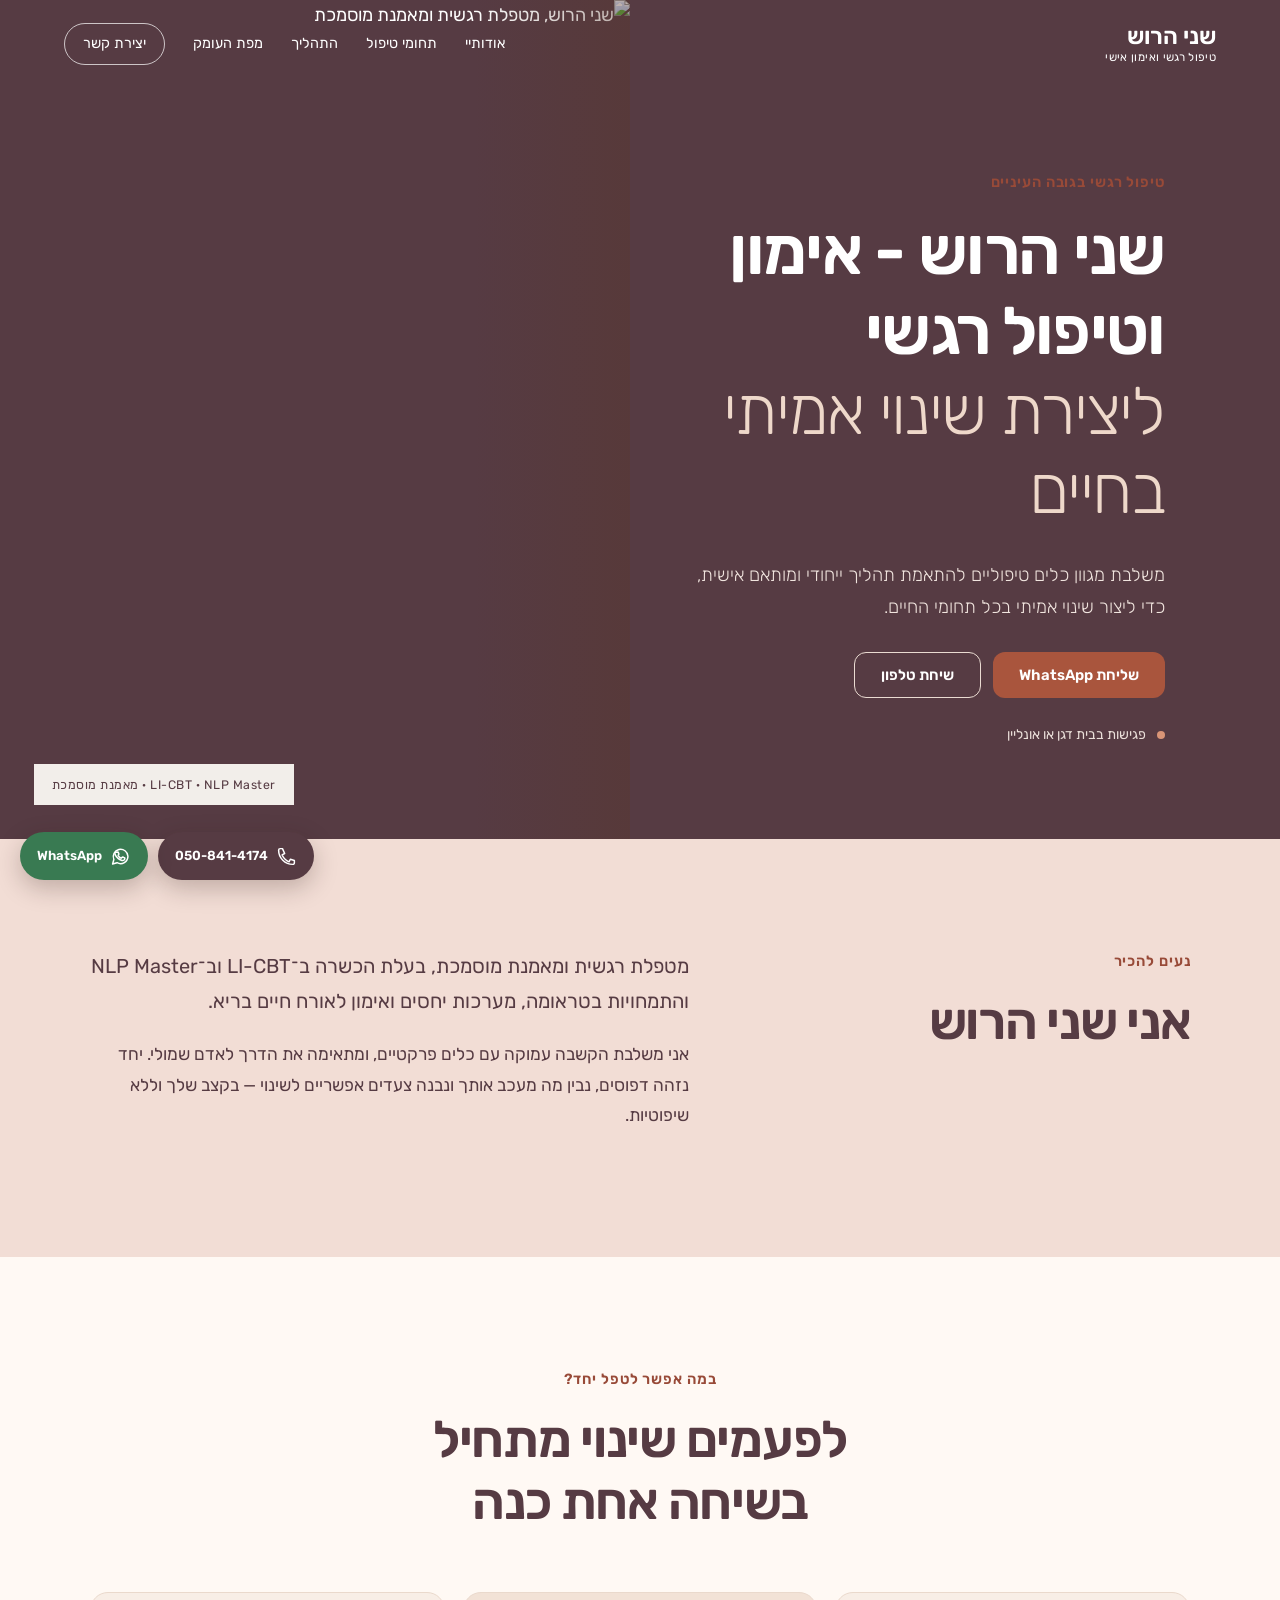
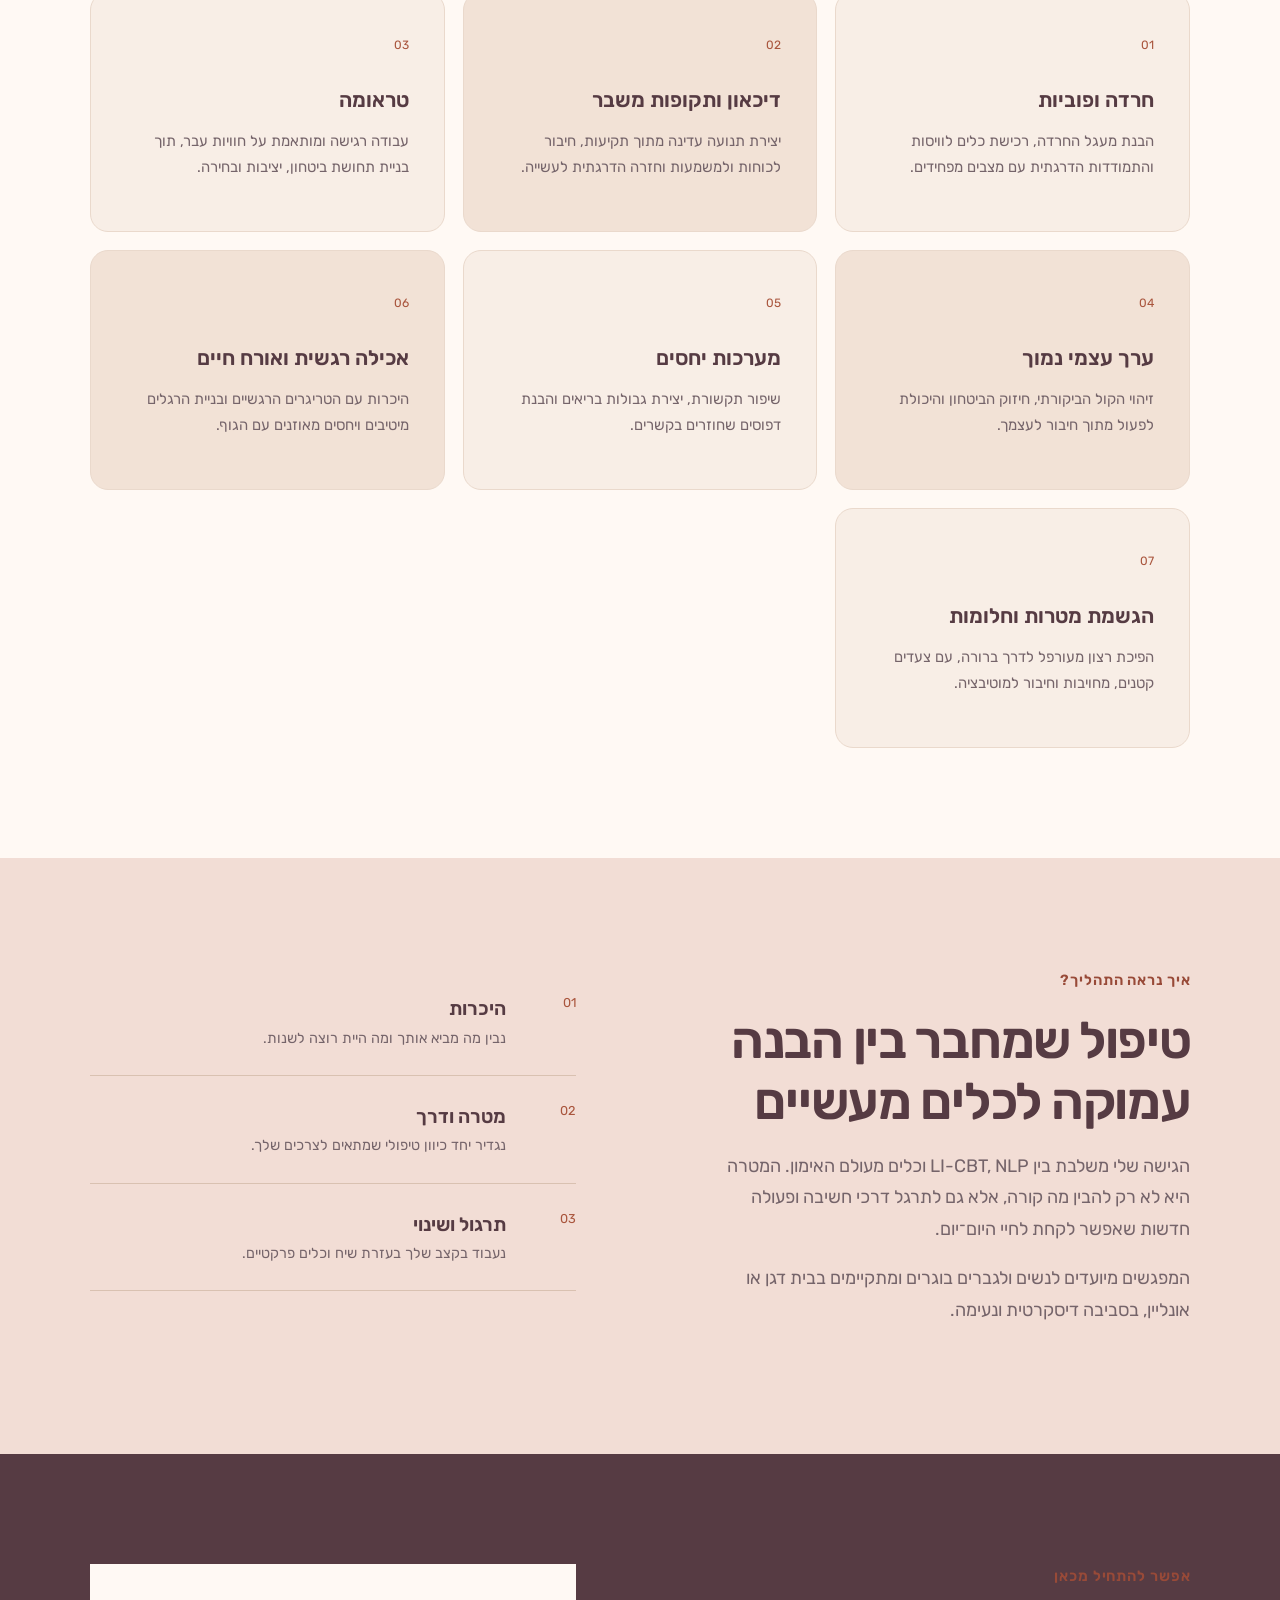
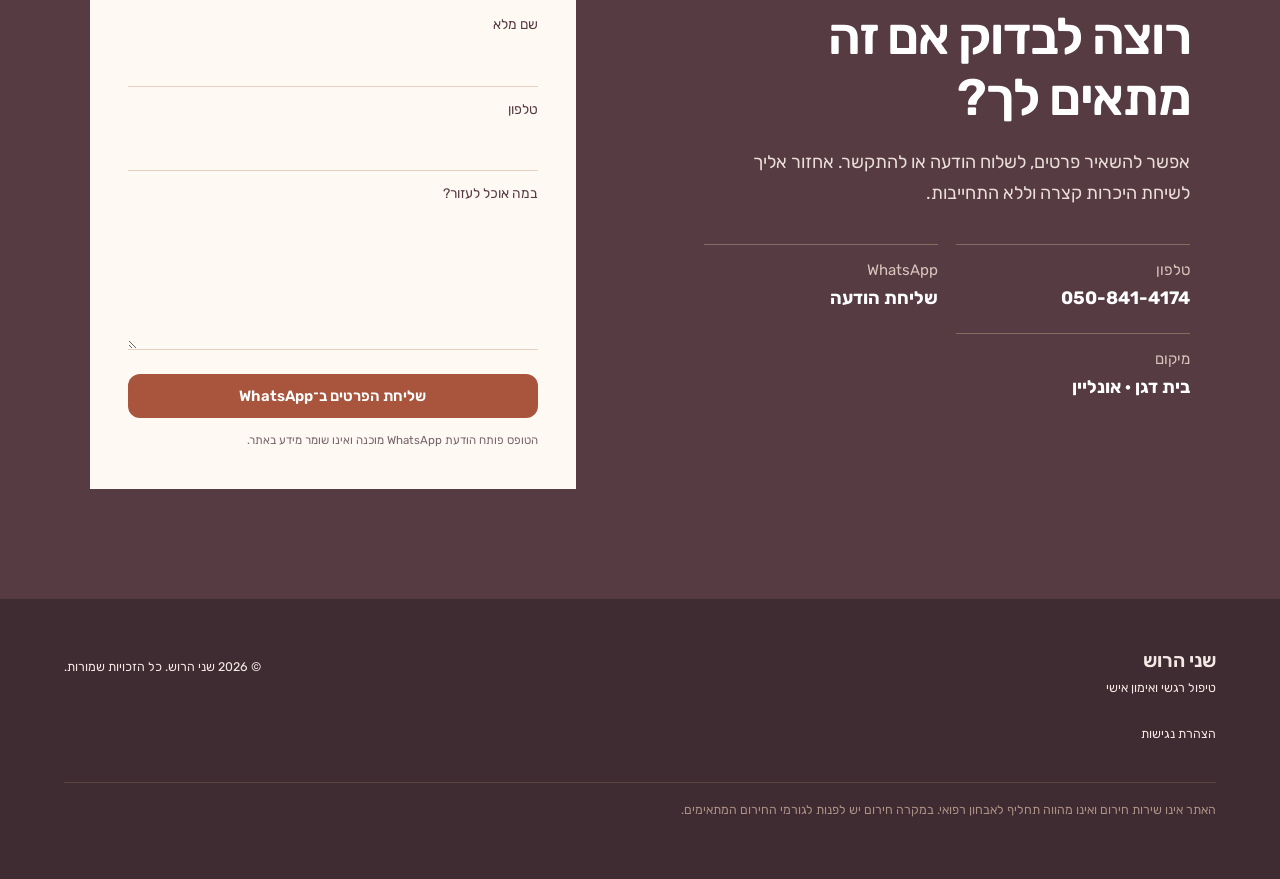
==== index.html @ 89299081 "Add files via upload" ====
<!doctype html>
<html lang="he" dir="rtl">
<head>
  <meta charset="utf-8">
  <meta name="viewport" content="width=device-width, initial-scale=1">
  <title>שני הרוש | טיפול רגשי LI-CBT, NLP ואימון אישי בבית דגן ובאונליין</title>
  <meta name="description" content="שני הרוש – מטפלת רגשית ומאמנת מוסמכת בגישת LI-CBT ו-NLP. טיפול בחרדה, דיכאון, פוביות, טראומה, ערך עצמי, מערכות יחסים ואכילה רגשית. בבית דגן ובאונליין.">
  <meta name="robots" content="index, follow">
  <meta name="theme-color" content="#f3eee7">
  <link rel="canonical" href="https://mind-change.net/">
  <meta property="og:locale" content="he_IL">
  <meta property="og:type" content="website">
  <meta property="og:title" content="שני הרוש | טיפול רגשי ואימון אישי">
  <meta property="og:description" content="מרחב בטוח לתהליך רגשי מעשי, בגובה העיניים. טיפול בבית דגן ובאונליין.">
  <meta property="og:url" content="https://mind-change.net/">
  <meta property="og:image" content="https://mind-change.net/assets/shani-harush.png">
  <link rel="stylesheet" href="styles.css">
  <script type="application/ld+json">
  {
    "@context": "https://schema.org",
    "@type": "ProfessionalService",
    "name": "שני הרוש – טיפול רגשי ואימון אישי",
    "url": "https://mind-change.net/",
    "telephone": "+972508414174",
    "image": "https://mind-change.net/assets/shani-harush.png",
    "areaServed": ["בית דגן", "ישראל"],
    "availableLanguage": "Hebrew",
    "description": "טיפול רגשי ואימון אישי בגישת LI-CBT ו-NLP, בבית דגן ובאונליין."
  }
  </script>
</head>
<body>
  <a class="skip-link" href="#main">דלגו לתוכן</a>

  <header class="site-header">
    <a class="brand" href="#top" aria-label="שני הרוש, דף הבית">
      <span class="brand-name">שני הרוש</span>
      <span class="brand-subtitle">טיפול רגשי ואימון אישי</span>
    </a>
    <button class="menu-button" type="button" aria-expanded="false" aria-controls="nav">תפריט</button>
    <nav id="nav" aria-label="ניווט ראשי">
      <a href="#about">אודותיי</a>
      <a href="#areas">תחומי טיפול</a>
      <a href="#process">התהליך</a>
      <a href="mapat-haomek.html">מפת העומק</a>
      <a class="nav-cta" href="#contact">יצירת קשר</a>
    </nav>
  </header>

  <main id="main">
    <section class="hero" id="top">
      <div class="hero-copy">
        <p class="eyebrow">טיפול רגשי בגובה העיניים</p>
        <h1>שני הרוש - אימון וטיפול רגשי<br><em>ליצירת שינוי אמיתי בחיים</em></h1>
        <p class="lead">משלבת מגוון כלים טיפוליים להתאמת תהליך ייחודי ומותאם אישית, כדי ליצור שינוי אמיתי בכל תחומי החיים.</p>
        <div class="hero-actions">
          <a class="button primary" href="https://wa.me/972508414174?text=%D7%94%D7%99%D7%99%20%D7%A9%D7%A0%D7%99%2C%20%D7%90%D7%A9%D7%9E%D7%97%20%D7%9C%D7%A9%D7%9E%D7%95%D7%A2%20%D7%A4%D7%A8%D7%98%D7%99%D7%9D%20%D7%A2%D7%9C%20%D7%94%D7%98%D7%99%D7%A4%D7%95%D7%9C" target="_blank" rel="noopener">שליחת WhatsApp</a>
          <a class="button secondary" href="tel:+972508414174">שיחת טלפון</a>
        </div>
        <p class="availability"><span></span> פגישות בבית דגן או אונליין</p>
      </div>
      <div class="hero-image-wrap">
        <img src="assets/shani-harush.png" alt="שני הרוש, מטפלת רגשית ומאמנת מוסמכת" width="864" height="1152">
        <div class="image-note">LI-CBT · NLP Master · מאמנת מוסמכת</div>
      </div>
    </section>

    <section class="intro" id="about">
      <div>
        <p class="eyebrow">נעים להכיר</p>
        <h2>אני שני הרוש</h2>
      </div>
      <div class="intro-text">
        <p>מטפלת רגשית ומאמנת מוסמכת, בעלת הכשרה ב־LI-CBT וב־NLP Master והתמחויות בטראומה, מערכות יחסים ואימון לאורח חיים בריא.</p>
        <p>אני משלבת הקשבה עמוקה עם כלים פרקטיים, ומתאימה את הדרך לאדם שמולי. יחד נזהה דפוסים, נבין מה מעכב אותך ונבנה צעדים אפשריים לשינוי — בקצב שלך וללא שיפוטיות.</p>
      </div>
    </section>

    <section class="areas section" id="areas">
      <div class="section-heading">
        <p class="eyebrow">במה אפשר לטפל יחד?</p>
        <h2>לפעמים שינוי מתחיל<br>בשיחה אחת כנה</h2>
      </div>
      <div class="cards">
        <article><span>01</span><h3>חרדה ופוביות</h3><p>הבנת מעגל החרדה, רכישת כלים לוויסות והתמודדות הדרגתית עם מצבים מפחידים.</p></article>
        <article><span>02</span><h3>דיכאון ותקופות משבר</h3><p>יצירת תנועה עדינה מתוך תקיעות, חיבור לכוחות ולמשמעות וחזרה הדרגתית לעשייה.</p></article>
        <article><span>03</span><h3>טראומה</h3><p>עבודה רגישה ומותאמת על חוויות עבר, תוך בניית תחושת ביטחון, יציבות ובחירה.</p></article>
        <article><span>04</span><h3>ערך עצמי נמוך</h3><p>זיהוי הקול הביקורתי, חיזוק הביטחון והיכולת לפעול מתוך חיבור לעצמך.</p></article>
        <article><span>05</span><h3>מערכות יחסים</h3><p>שיפור תקשורת, יצירת גבולות בריאים והבנת דפוסים שחוזרים בקשרים.</p></article>
        <article><span>06</span><h3>אכילה רגשית ואורח חיים</h3><p>היכרות עם הטריגרים הרגשיים ובניית הרגלים מיטיבים ויחסים מאוזנים עם הגוף.</p></article>
        <article><span>07</span><h3>הגשמת מטרות וחלומות</h3><p>הפיכת רצון מעורפל לדרך ברורה, עם צעדים קטנים, מחויבות וחיבור למוטיבציה.</p></article>
      </div>
    </section>

    <section class="process section" id="process">
      <div class="process-copy">
        <p class="eyebrow">איך נראה התהליך?</p>
        <h2>טיפול שמחבר בין הבנה עמוקה לכלים מעשיים</h2>
        <p>הגישה שלי משלבת בין LI-CBT, NLP וכלים מעולם האימון. המטרה היא לא רק להבין מה קורה, אלא גם לתרגל דרכי חשיבה ופעולה חדשות שאפשר לקחת לחיי היום־יום.</p>
        <p>המפגשים מיועדים לנשים ולגברים בוגרים ומתקיימים בבית דגן או אונליין, בסביבה דיסקרטית ונעימה.</p>
      </div>
      <ol class="steps">
        <li><strong>היכרות</strong><span>נבין מה מביא אותך ומה היית רוצה לשנות.</span></li>
        <li><strong>מטרה ודרך</strong><span>נגדיר יחד כיוון טיפולי שמתאים לצרכים שלך.</span></li>
        <li><strong>תרגול ושינוי</strong><span>נעבוד בקצב שלך בעזרת שיח וכלים פרקטיים.</span></li>
      </ol>
    </section>

    <section class="contact section" id="contact">
      <div class="contact-copy">
        <p class="eyebrow">אפשר להתחיל מכאן</p>
        <h2>רוצה לבדוק אם זה מתאים לך?</h2>
        <p>אפשר להשאיר פרטים, לשלוח הודעה או להתקשר. אחזור אליך לשיחת היכרות קצרה וללא התחייבות.</p>
        <div class="contact-links">
          <a href="tel:+972508414174"><small>טלפון</small><strong>050-841-4174</strong></a>
          <a href="https://wa.me/972508414174" target="_blank" rel="noopener"><small>WhatsApp</small><strong>שליחת הודעה</strong></a>
          <div><small>מיקום</small><strong>בית דגן · אונליין</strong></div>
        </div>
      </div>
      <form id="contact-form">
        <label for="name">שם מלא</label>
        <input id="name" name="name" autocomplete="name" required>
        <label for="phone">טלפון</label>
        <input id="phone" name="phone" type="tel" inputmode="tel" autocomplete="tel" required>
        <label for="message">במה אוכל לעזור?</label>
        <textarea id="message" name="message" rows="4"></textarea>
        <button class="button primary" type="submit">שליחת הפרטים ב־WhatsApp</button>
        <p class="form-note">הטופס פותח הודעת WhatsApp מוכנה ואינו שומר מידע באתר.</p>
      </form>
    </section>
  </main>

  <footer>
    <div><strong>שני הרוש</strong><span>טיפול רגשי ואימון אישי</span></div>
    <p>© <span id="year"></span> שני הרוש. כל הזכויות שמורות.</p>
    <p><a href="accessibility.html">הצהרת נגישות</a></p>
    <p class="disclaimer">האתר אינו שירות חירום ואינו מהווה תחליף לאבחון רפואי. במקרה חירום יש לפנות לגורמי החירום המתאימים.</p>
  </footer>

  <div class="sticky-contact" aria-label="יצירת קשר מהירה">
    <a class="sticky-phone" href="tel:+972508414174">
      <svg viewBox="0 0 24 24" aria-hidden="true"><path d="M7.4 3H4.8A1.8 1.8 0 0 0 3 4.8C3 13.7 10.3 21 19.2 21a1.8 1.8 0 0 0 1.8-1.8v-2.6l-4.6-1.5-1.5 3c-3.7-1.5-6.5-4.3-8-8l3-1.5L7.4 3z"/></svg>
      <span>050-841-4174</span>
    </a>
    <a class="sticky-whatsapp" href="https://wa.me/972508414174" target="_blank" rel="noopener" aria-label="שליחת הודעה ב־WhatsApp">
      <svg viewBox="0 0 24 24" aria-hidden="true"><path d="M20.5 11.7a8.4 8.4 0 0 1-12.4 7.4L3 20.5l1.4-5A8.4 8.4 0 1 1 20.5 11.7z"/><path d="M8.1 7.3c.2-.4.4-.4.7-.4h.5l.8 2c.1.3.1.5-.1.7l-.6.7c-.2.2-.1.4 0 .6.7 1.3 1.8 2.3 3.1 3 .2.1.4.1.6-.1l.8-1c.2-.2.4-.3.7-.2l2 .9c.3.1.4.3.4.5 0 .3-.2 1.4-.9 2-.6.6-1.5.8-2.5.5-1.3-.4-3-1.1-4.8-2.7-1.5-1.4-2.6-3-3-4.3-.5-1.4 0-2.2.4-2.7z"/></svg>
      <span>WhatsApp</span>
    </a>
  </div>
  <script src="script.js"></script>
</body>
</html>
---- styles.css ----
@import url('https://fonts.googleapis.com/css2?family=Rubik:wght@300;400;500;600;700&display=swap');

:root{--ink:#563b43;--muted:#75646a;--cream:#f2ddd5;--paper:#fff9f4;--sage:#c8a9ae;--deep:#563b43;--line:#e7cfc2;--clay:#a9553d}
*{box-sizing:border-box}
html{scroll-behavior:smooth}
body{margin:0;background:var(--paper);color:var(--ink);font-family:"Rubik",Arial,sans-serif;font-size:18px;line-height:1.75}
a{color:inherit;text-decoration:none}
img{display:block;max-width:100%}
.sr-only{position:absolute!important;width:1px!important;height:1px!important;padding:0!important;margin:-1px!important;overflow:hidden!important;clip:rect(0,0,0,0)!important;white-space:nowrap!important;border:0!important}
:focus-visible{outline:3px solid #2067a5;outline-offset:4px;border-radius:4px}
.skip-link{position:absolute;top:-100px;background:#fff;padding:8px;z-index:99}.skip-link:focus{top:8px}
.site-header{height:88px;display:flex;align-items:center;justify-content:space-between;padding:0 max(5vw,24px);position:absolute;z-index:5;width:100%;color:#fff}
.brand{display:flex;flex-direction:column;line-height:1.2}.brand-name{font-family:"Rubik",sans-serif;font-weight:600;font-size:1.45rem}.brand-subtitle{font-size:.72rem;letter-spacing:.03em}
nav{display:flex;align-items:center;gap:28px;font-size:.9rem}nav a{border-bottom:1px solid transparent}nav a:hover{border-color:currentColor}.nav-cta{border:1px solid rgba(255,255,255,.7);padding:7px 18px;border-radius:30px}.menu-button{display:none}
.hero{min-height:760px;background:var(--deep);color:#fff;display:grid;grid-template-columns:1.05fr .95fr;overflow:hidden}
.hero-copy{padding:170px 9vw 80px 5vw;align-self:center}.eyebrow{font-size:.92rem;text-transform:uppercase;letter-spacing:.06em;font-weight:600;margin:0 0 16px;color:#984a38}
h1,h2{font-family:"Rubik",sans-serif;font-weight:600;line-height:1.2;margin:0;letter-spacing:-.025em}h1{font-size:clamp(2.7rem,5.2vw,5rem);max-width:780px}h1 em{font-style:normal;font-weight:300;color:#eed8ca}.lead{font-weight:300;font-size:1.15rem;max-width:620px;color:#f1e5df;margin:28px 0}
.hero-actions{display:flex;gap:12px;flex-wrap:wrap}.button{display:inline-flex;justify-content:center;align-items:center;border:0;border-radius:12px;padding:13px 26px;font:600 .93rem "Rubik";cursor:pointer}.primary{background:var(--clay);color:#fff}.primary:hover{background:#a7553a}.secondary{border:1px solid #eadbd2;color:#fff;background:transparent}.availability{font-size:.86rem;margin-top:24px;color:#eadfd9}.availability span{display:inline-block;width:8px;height:8px;border-radius:50%;background:#d99577;margin-left:8px}
.hero-image-wrap{position:relative;min-height:650px}.hero-image-wrap img{width:100%;height:100%;object-fit:cover;object-position:center 30%}.hero-image-wrap:after{content:"";position:absolute;inset:0;background:linear-gradient(90deg,transparent 75%,rgba(89,55,45,.42))}
.image-note{position:absolute;bottom:34px;left:34px;background:rgba(255,253,249,.92);color:var(--ink);padding:10px 18px;font-size:.77rem;letter-spacing:.04em}
.intro,.section{padding:110px max(7vw,26px)}.intro{display:grid;grid-template-columns:.8fr 1.2fr;gap:8vw;background:var(--cream)}h2{font-size:clamp(2rem,4vw,3.5rem)}.intro-text{font-size:1.08rem;max-width:700px}.intro-text p:first-child{font-size:1.25rem;color:var(--deep);margin-top:0}
.areas{background:var(--paper)}.section-heading{text-align:center;max-width:700px;margin:0 auto 60px}.cards{display:grid;grid-template-columns:repeat(3,1fr);gap:18px;max-width:1200px;margin:auto}.cards article{padding:35px;min-height:240px;background:#f8eee6;border:1px solid #ead9cc;border-radius:18px}.cards article:nth-child(even){background:#f2e2d6}.cards span{color:var(--clay);font-size:.75rem}.cards h3{font-family:"Rubik";font-weight:600;font-size:1.3rem;margin:22px 0 10px}.cards p{font-size:.93rem;color:var(--muted);margin:0}
.process{background:#efe0d3;display:grid;grid-template-columns:1fr 1fr;gap:10vw}.process-copy{max-width:620px}.process-copy>p:not(.eyebrow){color:var(--muted)}.steps{list-style:none;padding:0;margin:0;counter-reset:step}.steps li{position:relative;padding:24px 70px 24px 0;border-bottom:1px solid #d9c1b1;display:flex;flex-direction:column}.steps li:before{counter-increment:step;content:"0" counter(step);position:absolute;right:0;color:var(--clay);font-size:.8rem}.steps strong{font-family:"Rubik";font-weight:600;font-size:1.2rem}.steps span{color:var(--muted);font-size:.9rem}
.contact{background:var(--deep);color:#fff;display:grid;grid-template-columns:1fr 1fr;gap:10vw}.contact-copy>p:not(.eyebrow){color:#eadfd9;max-width:550px}.contact-links{margin-top:34px;display:grid;grid-template-columns:1fr 1fr;gap:18px}.contact-links a,.contact-links div{border-top:1px solid #896a5f;padding-top:12px;display:flex;flex-direction:column}.contact-links small{color:#d9c5bb}
form{background:var(--paper);color:var(--ink);padding:38px;display:flex;flex-direction:column;align-self:start}label{font-size:.86rem;margin-top:10px}input,textarea{border:0;border-bottom:1px solid var(--line);background:transparent;padding:9px 3px;font:inherit;outline:none}input:focus,textarea:focus{border-color:var(--deep)}form button{margin-top:24px}.form-note{font-size:.72rem;color:var(--muted);margin:12px 0 0}
footer{padding:45px max(5vw,24px);display:grid;grid-template-columns:1fr auto;gap:12px;background:#2d1f1a;color:#eadfd9;font-size:.78rem}footer div{display:flex;flex-direction:column}footer strong{font-family:"Rubik";font-weight:600;font-size:1.2rem}.disclaimer{grid-column:1/-1;color:#ac9185;border-top:1px solid #59453d;padding-top:16px}
.floating-whatsapp{position:fixed;left:20px;bottom:20px;z-index:8;background:#8d5a47;color:#fff;border-radius:30px;padding:10px 18px;box-shadow:0 5px 22px #0003;font-size:.85rem}
.sticky-contact{position:fixed;z-index:20;left:20px;bottom:20px;display:flex;gap:10px;align-items:center}.sticky-contact a{height:48px;display:flex;align-items:center;gap:8px;padding:0 17px;border-radius:30px;color:#fff;font-size:.82rem;font-weight:600;box-shadow:0 8px 25px rgba(42,25,19,.25);transition:transform .2s ease}.sticky-contact a:hover{transform:translateY(-2px)}.sticky-contact svg{width:21px;height:21px;fill:none;stroke:currentColor;stroke-width:1.7;stroke-linecap:round;stroke-linejoin:round}.sticky-phone{background:#754a3c}.sticky-whatsapp{background:#397a52}.sticky-whatsapp svg{fill:none;stroke:#fff}
@media(max-width:850px){
  body{font-size:16px}.site-header{position:absolute;height:72px}.menu-button{display:block;background:transparent;color:#fff;border:1px solid #ffffff88;padding:7px 12px}
  nav{display:none;position:absolute;top:70px;right:20px;left:20px;background:var(--paper);color:var(--ink);padding:20px;flex-direction:column;align-items:stretch;gap:12px}nav.open{display:flex}
  .hero{grid-template-columns:1fr}.hero-copy{padding:125px 26px 65px}.hero-image-wrap{min-height:480px}.hero-image-wrap:after{background:linear-gradient(0deg,transparent 70%,var(--deep))}
  .intro,.process,.contact{grid-template-columns:1fr;gap:45px}.intro,.section{padding:75px 25px}.cards{grid-template-columns:1fr}.cards article{min-height:auto}.contact-links{grid-template-columns:1fr}form{padding:25px}footer{grid-template-columns:1fr}.floating-whatsapp{left:12px;bottom:12px}.sticky-contact{left:10px;right:10px;bottom:10px;gap:8px}.sticky-contact a{flex:1;justify-content:center;padding:0 10px;height:46px}
}
@media(prefers-reduced-motion:reduce){html{scroll-behavior:auto}}

/* Depth Map landing page */
.inner-header{position:relative;background:var(--deep)}
.service-hero{min-height:760px;padding:0;background:var(--deep);color:#fff;display:grid;grid-template-columns:1.05fr .95fr;gap:0;align-items:stretch;overflow:hidden}
.service-hero-copy{max-width:none;padding:165px 8vw 80px 5vw;align-self:center}.service-hero h1{max-width:760px;font-size:clamp(3rem,6vw,5.8rem)}.service-hero .lead{max-width:700px;font-size:clamp(1.05rem,1.55vw,1.28rem);line-height:1.8}.service-hero .button{margin-top:18px;padding:17px 38px;font-size:1.08rem;min-width:320px}.hero-reassurance{font-size:.8rem;color:#ead9d0;margin-top:18px}
.service-portrait{position:relative;width:auto;height:auto;min-height:650px;margin:120px 3.5vw 55px 4vw;justify-self:stretch}.service-portrait:after{content:"";position:absolute;z-index:2;inset:0;border-radius:30px;background:linear-gradient(180deg,transparent 68%,rgba(73,61,58,.12));pointer-events:none}.service-portrait img{position:absolute;inset:0;z-index:1;width:100%;height:100%;object-fit:cover;object-position:center 32%;border-radius:30px;box-shadow:0 24px 55px rgba(73,61,58,.16)}.portrait-shape{display:none}
.portrait-caption{position:absolute;z-index:3;left:34px;right:auto;bottom:34px;background:rgba(255,250,245,.94);color:var(--ink);padding:16px 22px;border-radius:12px;box-shadow:0 10px 35px #321a1255;display:flex;flex-direction:column}.portrait-caption strong{font-size:1rem}.portrait-caption span{font-size:.72rem;color:var(--muted)}.portrait-caption .caption-credentials{margin-top:5px;color:var(--clay);font-weight:600;letter-spacing:.02em}
.sales-section{padding:100px max(7vw,26px)}.sales-inner{max-width:950px;margin:auto}.sales-inner.narrow{max-width:760px}.sales-section h2{margin-bottom:28px}.sales-section p{color:var(--muted)}
.pain-section{background:linear-gradient(180deg,#f7eee6 0%,#fffaf5 100%)}.pain-list,.identify-list,.benefit-list{list-style:none;padding:0;margin:35px 0 0;display:grid;gap:14px}
.pain-list li,.identify-list li{position:relative;padding:18px 54px 18px 20px;background:var(--paper);border:1px solid var(--line);border-radius:14px}
.pain-list li:before,.identify-list li:before{content:"";position:absolute;right:22px;top:27px;width:9px;height:9px;border-radius:50%;background:var(--clay)}
.symptom-note{margin-top:38px;font-size:1.2rem;color:var(--ink)!important}.symptom-note strong{color:var(--clay)}
.depth-message{margin-top:55px;padding:42px;background:var(--paper);border:1px solid var(--line);border-radius:22px;box-shadow:0 20px 50px #69402c0c}.depth-message p{margin:0 0 18px}.depth-message p:last-child{margin-bottom:0}.depth-message .message-opening{font-size:1.25rem;font-weight:600;color:var(--ink)}.depth-message .symptom-line{font-size:1.15rem;color:var(--ink);padding:18px 22px;background:#f3dfd2;border-right:4px solid var(--clay);border-radius:8px}.depth-message .symptom-line strong{color:var(--clay)}
.depth-transition{text-align:center;margin:52px 0 0}.depth-transition span{display:block;color:var(--muted)}.depth-transition strong{display:block;font-size:clamp(2rem,4vw,3.2rem);color:var(--clay);margin:5px 0 22px}.depth-transition p{max-width:720px;margin:0 auto;font-size:1.05rem;line-height:1.85}.depth-transition p+p{margin-top:16px}
.pain-section .sales-inner{max-width:820px;display:block}.pain-section>div>.eyebrow{text-align:right;margin-top:0}.pain-section>div>h2{text-align:right;font-size:clamp(3rem,6vw,5.5rem);position:static;margin-bottom:45px}
.pain-list{grid-column:2;grid-row:1/span 2;display:block;margin:0;border-top:1px solid #d9c2b4}
.pain-list li,.pain-list li:nth-child(even),.pain-list li:last-child{position:relative;min-height:auto;padding:27px 4px;background:transparent;border:0;border-bottom:1px solid #d9c2b4;border-radius:0;box-shadow:none;color:var(--ink);font-size:clamp(1.05rem,1.6vw,1.22rem);font-weight:400;line-height:1.7;display:block;text-align:right}
.pain-list li:before{display:none;content:none}.pain-list li::first-letter{color:var(--clay);font-weight:600}.pain-list li:last-child{font-size:clamp(1.2rem,2vw,1.45rem);font-weight:500;color:var(--deep);padding-top:38px;padding-bottom:38px}
.pain-list li:hover{transform:none;box-shadow:none;color:var(--ink)}
.pain-section .depth-message,.pain-section .depth-transition{grid-column:1/-1}
.story-copy{border-top:1px solid #d9c2b4;padding-top:38px}.story-copy p{position:relative;font-size:clamp(1.2rem,1.9vw,1.42rem);line-height:1.85;margin:0 0 30px;color:#59463f;padding:0 24px 22px 0;border-bottom:1px solid #e4d3c8}.story-copy p:before{content:"";position:absolute;right:0;top:12px;width:8px;height:8px;background:var(--clay);transform:rotate(45deg)}.story-copy p:nth-child(1){width:100%}.story-copy p:nth-child(2){width:94%;margin-right:3%}.story-copy p:nth-child(3){width:88%;margin-right:6%}.story-copy p:nth-child(4){width:82%;margin-right:9%}.story-copy p:nth-child(5){width:76%;margin-right:12%}.story-copy p:nth-child(6){width:70%;margin-right:15%}.story-copy p:nth-child(7){width:64%;margin-right:18%}.story-copy strong{color:var(--clay);font-size:1.18em}.story-copy .story-closing{font-size:clamp(1.32rem,2.2vw,1.68rem);line-height:1.7;color:var(--deep);font-weight:500;border-right:0;padding-right:24px;margin-top:38px;border-bottom-color:var(--clay)}
.depth-message{position:relative;overflow:hidden;margin-top:85px;padding:65px 8%;background:transparent;color:var(--ink);border:1px solid #cfae9b;border-width:1px 0;border-radius:0;box-shadow:none}
.depth-message:before{content:"“";position:absolute;left:2%;top:-35px;font-size:12rem;line-height:1;color:var(--clay);opacity:.12;font-family:serif}.depth-message p{color:var(--muted);max-width:780px}.depth-message .message-opening{color:var(--ink);font-size:clamp(1.5rem,3vw,2.25rem);line-height:1.45;max-width:800px}.depth-message .symptom-line{color:var(--ink);background:transparent;border:0;border-right:3px solid var(--clay);border-radius:0;padding:8px 20px}.depth-message .symptom-line strong{color:var(--clay)}
.what-section{background:var(--paper);text-align:center}.what-section p{font-size:1.1rem}.what-section .emphasis{font-weight:600;color:var(--ink);font-size:1.25rem}
.identify-section{background:#efe0d3}.identify-list{grid-template-columns:1fr 1fr}
.receive-section{background:var(--paper)}.benefit-list{grid-template-columns:repeat(2,1fr)}.benefit-list li{padding:25px;background:#f8eee6;border-radius:16px;font-weight:500}.benefit-list li:before{content:"✓";color:var(--clay);font-weight:700;margin-left:12px}
.for-whom{background:#6a4235;color:#fff;text-align:center}.for-whom p{color:#f3e7df;font-size:1.12rem}
.details-section{background:var(--cream);text-align:center}.meeting-details{display:flex;justify-content:center;gap:18px;flex-wrap:wrap;margin:35px 0}.meeting-details div{min-width:190px;background:var(--paper);border:1px solid var(--line);border-radius:16px;padding:24px}.meeting-details small{display:block;color:var(--muted)}.meeting-details strong{font-size:1.2rem}.price{color:var(--clay)!important;font-size:1.8rem!important;font-weight:600}.final-cta{padding:90px 25px;background:#35231e;color:#fff;text-align:center}.final-cta h2{margin-bottom:28px}
@media(max-width:850px){.service-hero{min-height:620px;padding:0;grid-template-columns:1fr;gap:0}.service-hero-copy{text-align:center;padding:125px 24px 65px}.service-hero .lead{margin-inline:auto}.service-portrait{height:500px;min-height:500px;width:auto;margin:0 20px 35px}.service-portrait img,.service-portrait:after{border-radius:24px}.portrait-caption{left:18px;bottom:18px}.sales-section{padding:70px 24px}.identify-list,.benefit-list{grid-template-columns:1fr}.pain-section .sales-inner{display:block}.pain-section>div>.eyebrow,.pain-section>div>h2{text-align:right}.pain-section>div>h2{position:static;margin-bottom:40px}.story-copy{padding-top:25px}.story-copy p:nth-child(n){width:auto}.story-copy p:nth-child(1){margin-right:0}.story-copy p:nth-child(2){margin-right:2%}.story-copy p:nth-child(3){margin-right:4%}.story-copy p:nth-child(4){margin-right:6%}.story-copy p:nth-child(5){margin-right:8%}.story-copy p:nth-child(6){margin-right:10%}.story-copy p:nth-child(7){margin-right:12%}.depth-message{padding:45px 5px}.inner-header nav{top:70px}}

.journey-section{padding:105px max(5vw,24px);background:#ead8ca}.journey-inner{max-width:1220px;margin:auto}.journey-section>.journey-inner>.eyebrow,.journey-section h2{text-align:center}.journey-section h2{max-width:760px;margin:0 auto 58px}.journey-flow{display:grid;grid-template-columns:1fr 54px 1fr 54px 1fr;align-items:stretch;direction:rtl}.journey-card{position:relative;background:#fffaf5;border:1px solid #dbc2b2;border-radius:24px;padding:38px 32px;box-shadow:0 16px 42px rgba(72,42,31,.08);text-align:right;animation:journey-rise .65s ease both}.journey-card.featured{background:#704638;color:#fff;border-color:#704638;animation-delay:.12s}.journey-card:last-child{animation-delay:.24s}.journey-card h3{font-size:1.45rem;margin:12px 0 17px}.journey-card p{color:var(--muted);line-height:1.75;margin:0 0 14px}.journey-card.featured p{color:#f1dfd6}.journey-card strong{color:var(--clay)}.journey-card.featured strong{color:#f4b598}.step-number{font-size:.72rem!important;letter-spacing:.06em;color:var(--clay)!important;font-weight:600}.journey-icon{width:58px;height:58px;border-radius:50%;display:grid;place-items:center;background:#f2dfd3;color:var(--clay);margin-bottom:24px}.featured .journey-icon{background:#8b5c4b;color:#f5c0a8}.journey-icon svg{width:31px;height:31px;fill:none;stroke:currentColor;stroke-width:1.8;stroke-linecap:round;stroke-linejoin:round}.journey-arrow{display:grid;place-items:center;color:#b1745c}.journey-arrow svg{width:38px;fill:none;stroke:currentColor;stroke-width:1.5;stroke-linecap:round;stroke-linejoin:round}
@keyframes journey-rise{from{opacity:0;transform:translateY(18px)}to{opacity:1;transform:translateY(0)}}
@media(max-width:850px){.journey-section{padding:75px 24px}.journey-flow{grid-template-columns:1fr;gap:0}.journey-arrow{height:48px;transform:rotate(-90deg)}.journey-card{padding:30px 25px}}
@media(prefers-reduced-motion:reduce){.journey-card{animation:none}}

.testimonials-section{padding:105px max(6vw,24px);background:#fffaf5}.testimonials-inner{max-width:980px;margin:auto}.testimonials-section .eyebrow,.testimonials-section h2{text-align:center}.testimonials-section h2{margin-bottom:55px}.testimonial-grid{display:grid;grid-template-columns:repeat(2,minmax(0,360px));justify-content:center;gap:48px}.testimonial-shot{position:relative;margin:0;padding:12px;background:#3c2923;border-radius:34px;box-shadow:0 24px 55px rgba(71,41,30,.16);overflow:hidden}.testimonial-shot:before{content:"";position:absolute;z-index:2;top:6px;left:50%;transform:translateX(-50%);width:74px;height:5px;border-radius:5px;background:#1f1714}.testimonial-shot img{width:100%;height:auto;border-radius:24px;display:block}.privacy-note{text-align:center;color:var(--muted);font-size:.76rem;margin:30px 0 0}
@media(max-width:850px){.testimonials-section{padding:75px 24px}.testimonial-grid{grid-template-columns:minmax(0,360px);gap:35px}.testimonials-section h2{margin-bottom:38px}}

.why-section{padding:110px max(7vw,26px);background:#f2e2d6}.why-inner{max-width:840px;margin:auto}.why-section h2{font-size:clamp(2.6rem,5vw,4.7rem);margin-bottom:50px}.why-portrait{position:relative;margin:0 0 60px}.why-portrait img{width:100%;height:460px;object-fit:cover;object-position:center 30%;border-radius:180px 24px 24px 24px;box-shadow:0 24px 55px rgba(69,39,29,.14)}.why-portrait figcaption{position:absolute;right:28px;bottom:24px;max-width:330px;background:rgba(255,250,245,.94);color:var(--deep);padding:12px 18px;border-radius:10px;font-size:.82rem;font-weight:500}.why-story p{font-size:1.08rem;line-height:1.95;color:#5f4a42;margin:0 0 27px}.why-story blockquote{margin:45px 0;padding:24px 34px;border:1px solid #c99379;border-width:1px 0;color:var(--deep);font-size:clamp(1.8rem,4vw,3rem);font-weight:600;text-align:center}.why-question{font-size:clamp(1.35rem,2.6vw,2rem)!important;line-height:1.55!important;color:var(--deep)!important;font-weight:500;padding-right:24px;border-right:4px solid var(--clay);margin:45px 0!important}.why-turning-point{font-size:clamp(1.5rem,3vw,2.2rem)!important;color:var(--clay)!important;font-weight:600;text-align:center;margin:50px 0!important}.why-mission{margin-top:65px;padding:45px;background:var(--deep);color:#fff;border-radius:24px;box-shadow:0 22px 55px rgba(67,38,29,.15)}.why-mission span{display:block;color:#efb59c;font-size:.8rem;font-weight:600;letter-spacing:.05em;margin-bottom:15px}.why-mission p{color:#f3e8e2;font-size:1.08rem;line-height:1.85;margin:0 0 18px}.why-mission p:last-child{margin-bottom:0}
@media(max-width:850px){.why-section{padding:75px 24px}.why-section h2{margin-bottom:38px}.why-portrait{margin-bottom:45px}.why-portrait img{height:420px;border-radius:110px 20px 20px 20px}.why-portrait figcaption{right:15px;left:15px;bottom:15px;max-width:none}.why-mission{padding:32px 25px}.why-story blockquote{padding-inline:10px}}

.more-testimonials{padding:105px max(5vw,22px);background:#ead8ca}.more-testimonials-inner{max-width:1180px;margin:auto}.more-testimonials .eyebrow,.more-testimonials h2{text-align:center}.more-testimonials h2{max-width:760px;margin:0 auto 55px}.more-testimonials-grid{display:grid;grid-template-columns:repeat(3,minmax(0,1fr));gap:24px;align-items:start}.more-testimonials-grid figure{margin:0;padding:9px;background:#3c2923;border-radius:27px;box-shadow:0 20px 48px rgba(67,38,29,.14);overflow:hidden}.more-testimonials-grid img{display:block;width:100%;height:auto;border-radius:19px}
@media(max-width:850px){.more-testimonials{padding:75px 24px}.more-testimonials-grid{grid-template-columns:minmax(0,370px);justify-content:center;gap:32px}.more-testimonials h2{margin-bottom:38px}}

/* Soft, high-contrast brand palette */
.process,.journey-section,.why-section,.more-testimonials,.payment-section{background:#f2ddd5}
.journey-card,.payment-options article{background:#fff9f4;border-color:#e7cfc2}
.journey-card.featured{background:#563b43;border-color:#563b43}
.journey-card.featured p{color:#f3e6e8}
.featured .journey-icon{background:#76515c;color:#f4b6a0}
.journey-icon{background:#f4ded8}
.contact,.service-hero{background:#563b43}
footer{background:#3f2b32;color:#f4e9e5}
.sticky-phone{background:#563b43}
.primary{background:#a9553d}.primary:hover{background:#8f432f}

.faq-section{padding:105px max(7vw,24px);background:#fffaf5}.faq-inner{max-width:900px;margin:auto}.faq-section h2{margin-bottom:45px}.faq-list{border-top:1px solid var(--line)}.faq-list details{border-bottom:1px solid var(--line)}.faq-list summary{position:relative;list-style:none;padding:24px 0 24px 52px;font-size:1.08rem;font-weight:500;cursor:pointer;color:var(--ink)}.faq-list summary::-webkit-details-marker{display:none}.faq-list summary:after{content:"+";position:absolute;left:8px;top:20px;width:30px;height:30px;border:1px solid #cda58f;border-radius:50%;display:grid;place-items:center;color:var(--clay);font-size:1.25rem;font-weight:300;transition:transform .2s ease}.faq-list details[open] summary:after{transform:rotate(45deg)}.faq-list details>div{padding:0 0 25px;max-width:760px}.faq-list details p{color:var(--muted);line-height:1.8;margin:0 0 10px}
.payment-section{padding:100px max(7vw,24px);background:#ead8ca}.payment-inner{max-width:760px;margin:auto}.payment-copy{text-align:center}.payment-copy p:last-child{color:var(--muted)}.payment-options{display:grid;grid-template-columns:1fr;gap:24px;margin-top:45px}.payment-options article{background:#fffaf5;border:1px solid #dbc2b2;border-radius:22px;padding:38px;text-align:center}.payment-options h3{font-size:1.35rem;margin:15px 0 10px}.payment-options p{color:var(--muted)}.payment-icon{width:54px;height:54px;border-radius:50%;background:#f3dfd3;color:var(--clay);display:grid;place-items:center;margin:auto}.payment-icon svg{width:29px;height:29px;fill:none;stroke:currentColor;stroke-width:1.8;stroke-linecap:round;stroke-linejoin:round}.payment-links{display:flex;justify-content:center;margin-top:24px}.payment-links .button{color:#fff}
@media(max-width:850px){.faq-section,.payment-section{padding:75px 24px}.payment-options{grid-template-columns:1fr}.payment-options p{min-height:0}.service-hero .button{width:100%;min-width:0;padding:16px 22px}}

.process,.journey-section,.why-section,.more-testimonials,.payment-section{background:#f2ddd5}
.journey-card,.payment-options article{background:#fff9f4;border-color:#e7cfc2}
.journey-card.featured{background:#563b43;border-color:#563b43}
.contact,.service-hero{background:#563b43}

.inner-header{background:#f4efe8;color:#493d3a}
.inner-header .nav-cta{border-color:rgba(73,61,58,.4)}
.inner-header .menu-button{color:#493d3a;border-color:rgba(73,61,58,.35)}
.service-hero{background:#f4efe8;color:#493d3a}
.service-hero .eyebrow{color:#b35f47}
.service-hero .lead{color:#665854}
.service-hero .hero-reassurance{color:#786a65}

.hero-facts{display:flex;flex-wrap:wrap;gap:9px;margin:24px 0 2px}.hero-facts span{padding:8px 14px;border:1px solid #d8c8bc;border-radius:30px;background:rgba(255,255,255,.38);font-size:.78rem;font-weight:500;color:#563b43}
.outcomes-section{padding:95px max(7vw,24px);background:#fff9f4}.outcomes-inner{max-width:1050px;margin:auto;text-align:center}.outcomes-section h2{margin-bottom:45px}.outcomes-list{display:grid;grid-template-columns:repeat(3,1fr);gap:18px}.outcomes-list div{padding:28px 24px;border-top:3px solid var(--clay);background:#f7e9e4;text-align:right}.outcomes-list strong{display:block;font-size:1.35rem;color:var(--ink);margin-bottom:8px}.outcomes-list span{color:var(--muted);font-size:.93rem;line-height:1.65}
.outcomes-cta{margin-top:42px;width:min(430px,100%);padding:20px 42px;font-size:1.18rem}
.testimonial-grid{grid-template-columns:repeat(3,minmax(0,1fr));max-width:1120px;margin:auto;gap:22px}.testimonial-shot{aspect-ratio:2.3/1;padding:8px;border-radius:22px}.testimonial-shot:before{display:none}.testimonial-shot img{position:absolute;left:8px;right:8px;top:0;width:calc(100% - 16px);height:auto;border-radius:15px}.testimonial-shot.crop-one img{transform:translateY(-43%)}.testimonial-shot.crop-two img{transform:translateY(-41%)}.testimonial-shot.crop-three img{transform:translateY(-45%)}.testimonial-shot.crop-four img{transform:translateY(-42%)}.testimonial-shot.crop-five img{transform:translateY(-46%)}.testimonial-shot:nth-child(4){grid-column:1}.testimonial-shot:nth-child(5){grid-column:2}
@media(max-width:850px){.hero-facts{justify-content:center}.outcomes-section{padding:70px 24px}.outcomes-list{grid-template-columns:1fr}.testimonial-grid{grid-template-columns:1fr;max-width:390px}.testimonial-shot:nth-child(n){grid-column:auto}}
@media(max-width:850px){body{padding-bottom:66px}}

.accessibility-page{padding:150px 24px 90px;background:var(--paper)}.accessibility-page article{max-width:820px;margin:auto}.accessibility-page h1{font-size:clamp(2.8rem,6vw,5rem);margin-bottom:25px}.accessibility-page h2{font-size:1.6rem;margin:48px 0 14px}.accessibility-page p,.accessibility-page li{color:var(--muted);line-height:1.85}.accessibility-page li{margin-bottom:8px}.accessibility-lead{font-size:1.18rem}.accessibility-contact{display:flex;gap:12px;flex-wrap:wrap;margin-top:25px}.accessibility-secondary{border:1px solid var(--deep);color:var(--deep);background:transparent}.statement-date{margin-top:55px;padding-top:20px;border-top:1px solid var(--line);font-size:.85rem}
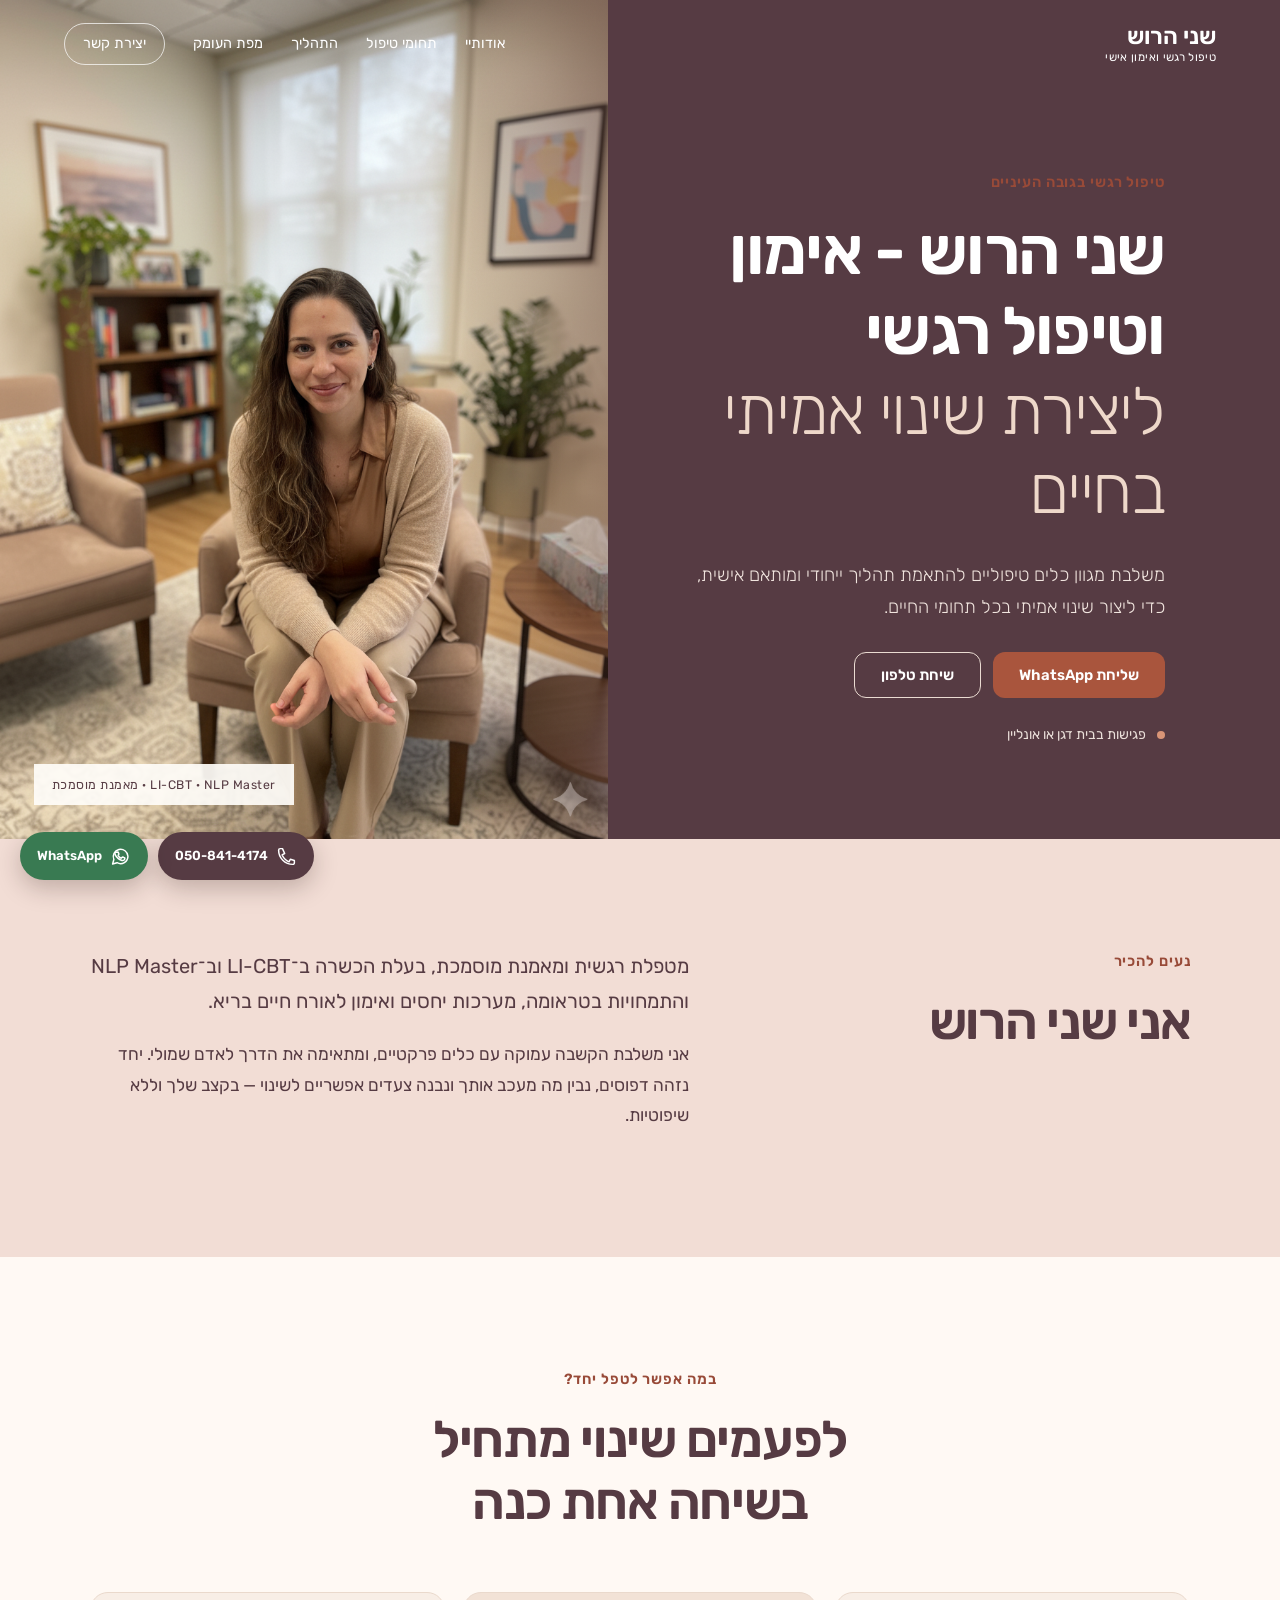
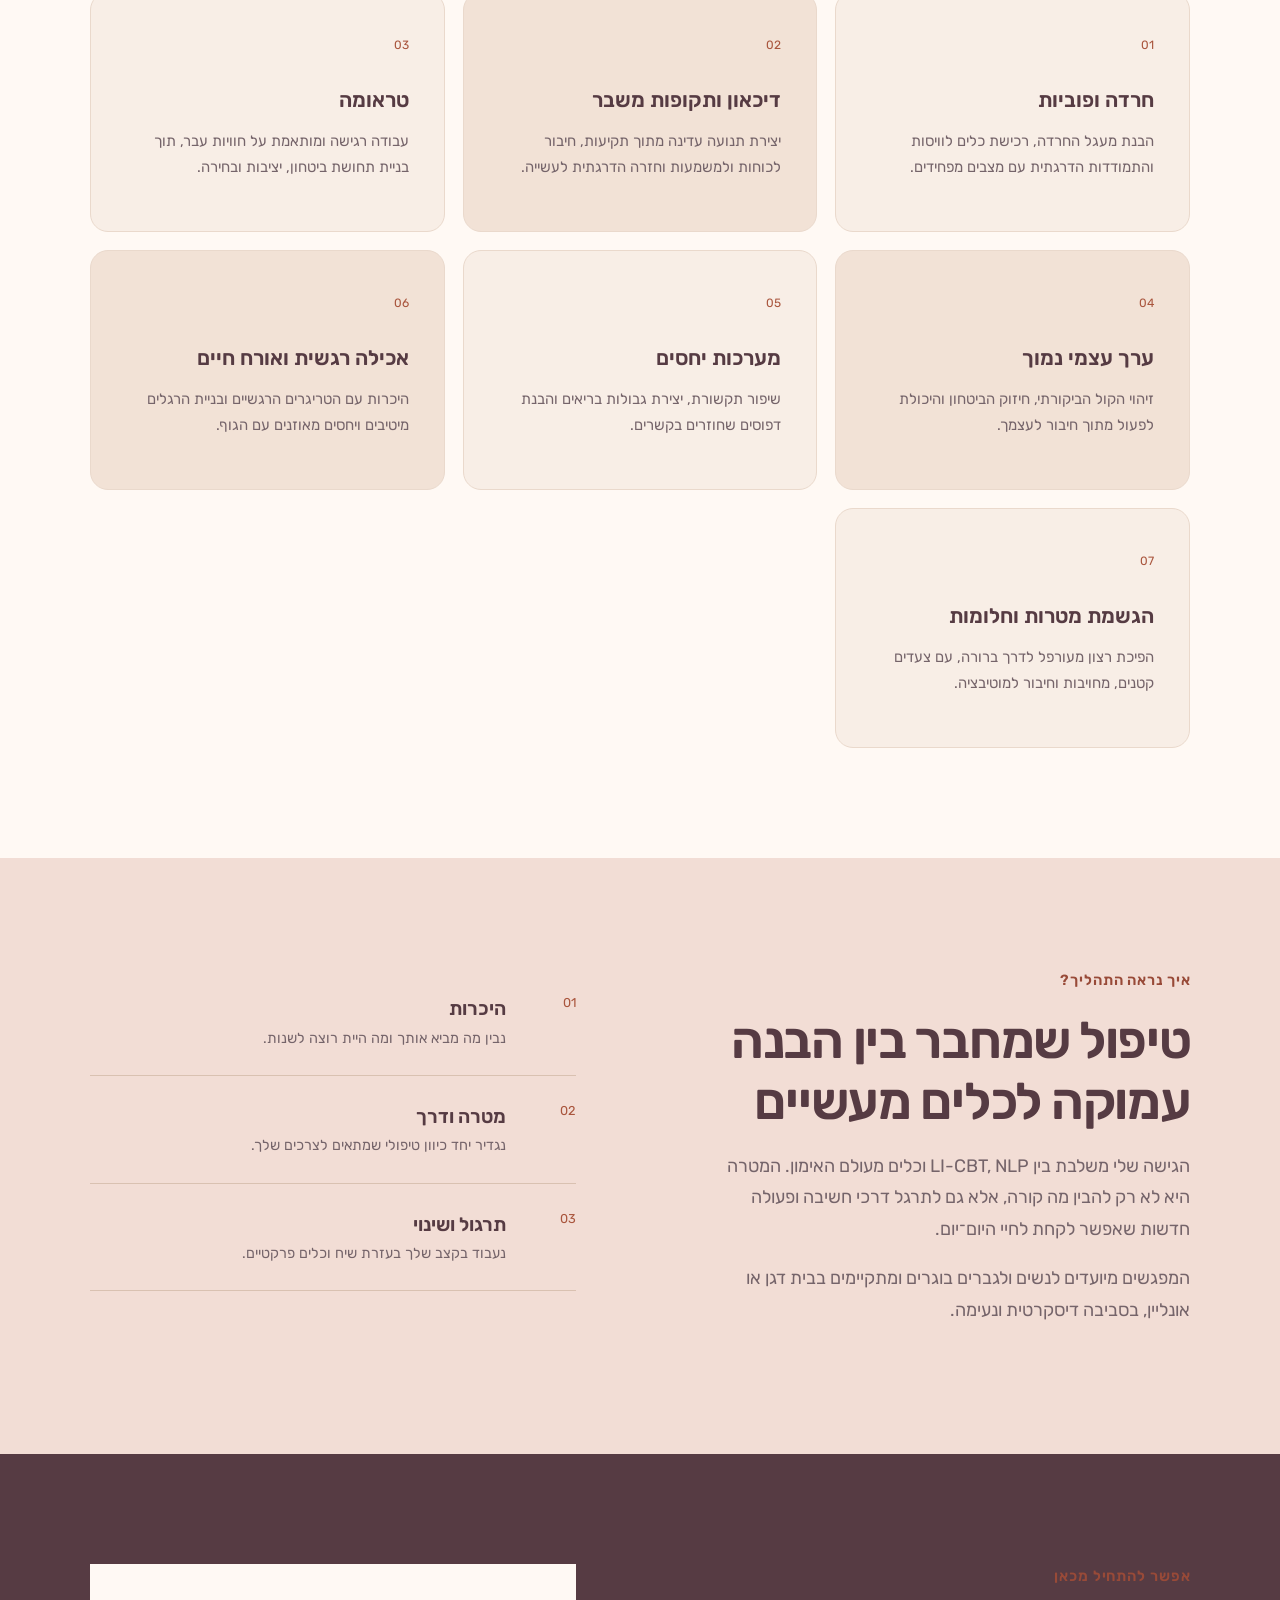
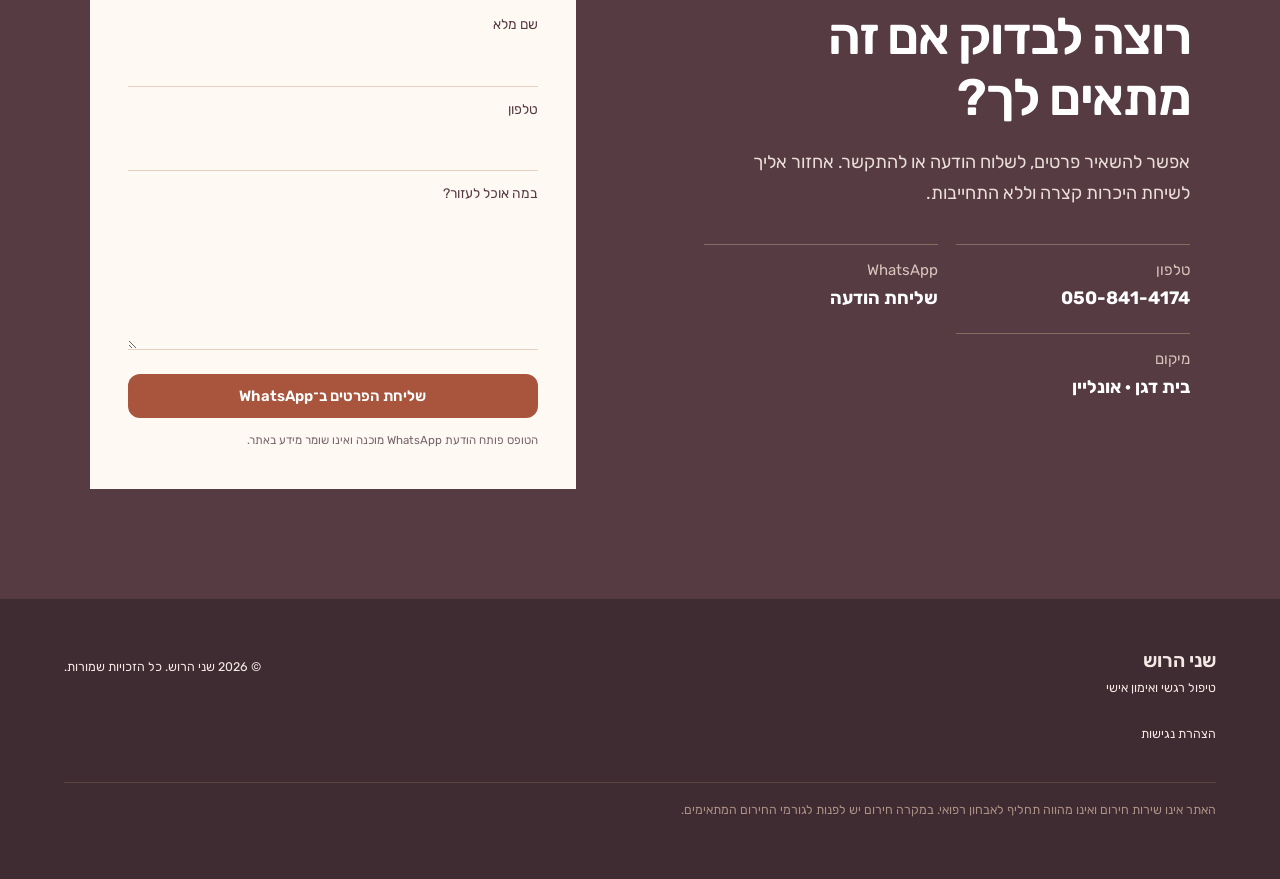
==== commit 6390a355: "Update index.html" ====
--- a/index.html
+++ b/index.html
@@ -13,7 +13,7 @@
   <meta property="og:title" content="שני הרוש | טיפול רגשי ואימון אישי">
   <meta property="og:description" content="מרחב בטוח לתהליך רגשי מעשי, בגובה העיניים. טיפול בבית דגן ובאונליין.">
   <meta property="og:url" content="https://mind-change.net/">
-  <meta property="og:image" content="https://mind-change.net/assets/shani-harush.png">
+  <meta property="og:image" content="https://mind-change.net/shani-harush.png">
   <link rel="stylesheet" href="styles.css">
   <script type="application/ld+json">
   {
@@ -22,7 +22,7 @@
     "name": "שני הרוש – טיפול רגשי ואימון אישי",
     "url": "https://mind-change.net/",
     "telephone": "+972508414174",
-    "image": "https://mind-change.net/assets/shani-harush.png",
+    "image": "https://mind-change.net/shani-harush.png",
     "areaServed": ["בית דגן", "ישראל"],
     "availableLanguage": "Hebrew",
     "description": "טיפול רגשי ואימון אישי בגישת LI-CBT ו-NLP, בבית דגן ובאונליין."
@@ -60,7 +60,7 @@
         <p class="availability"><span></span> פגישות בבית דגן או אונליין</p>
       </div>
       <div class="hero-image-wrap">
-        <img src="assets/shani-harush.png" alt="שני הרוש, מטפלת רגשית ומאמנת מוסמכת" width="864" height="1152">
+        <img src="/shani-harush.png" alt="שני הרוש, מטפלת רגשית ומאמנת מוסמכת" width="864" height="1152">
         <div class="image-note">LI-CBT · NLP Master · מאמנת מוסמכת</div>
       </div>
     </section>
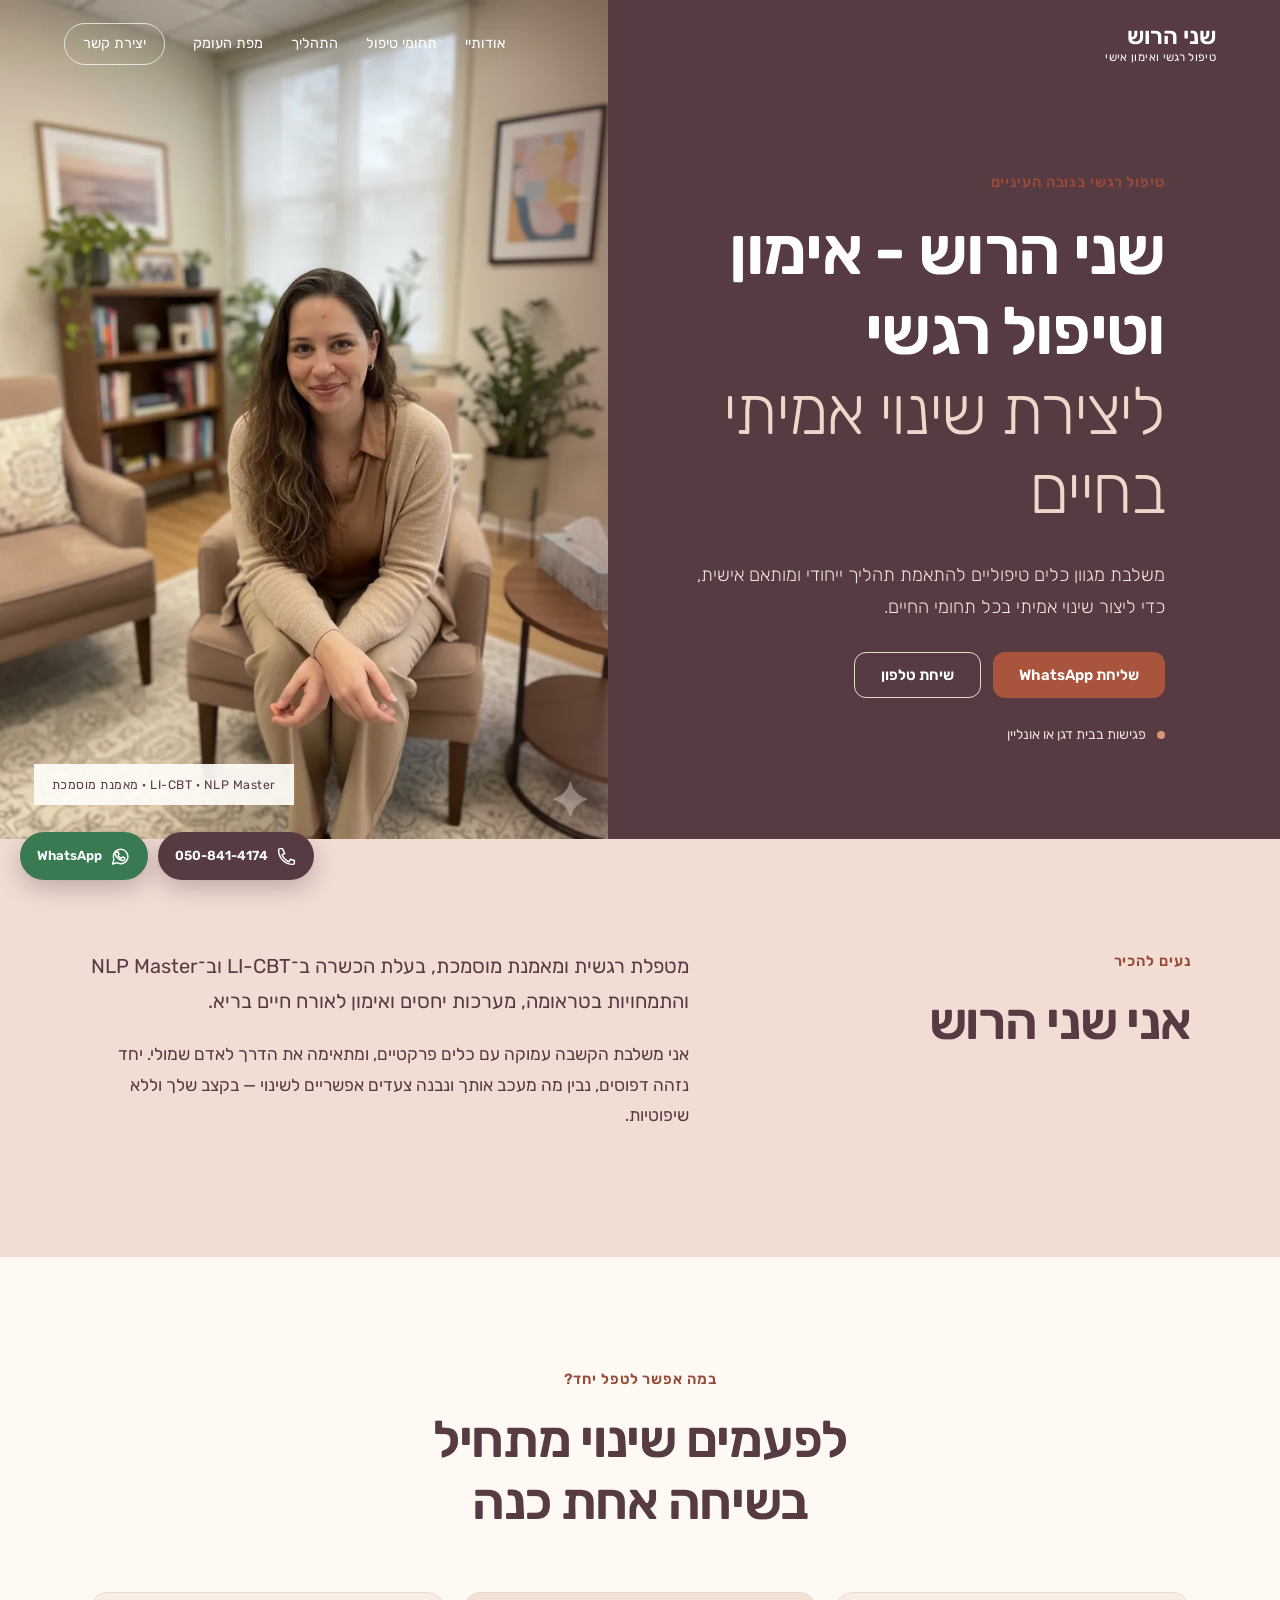
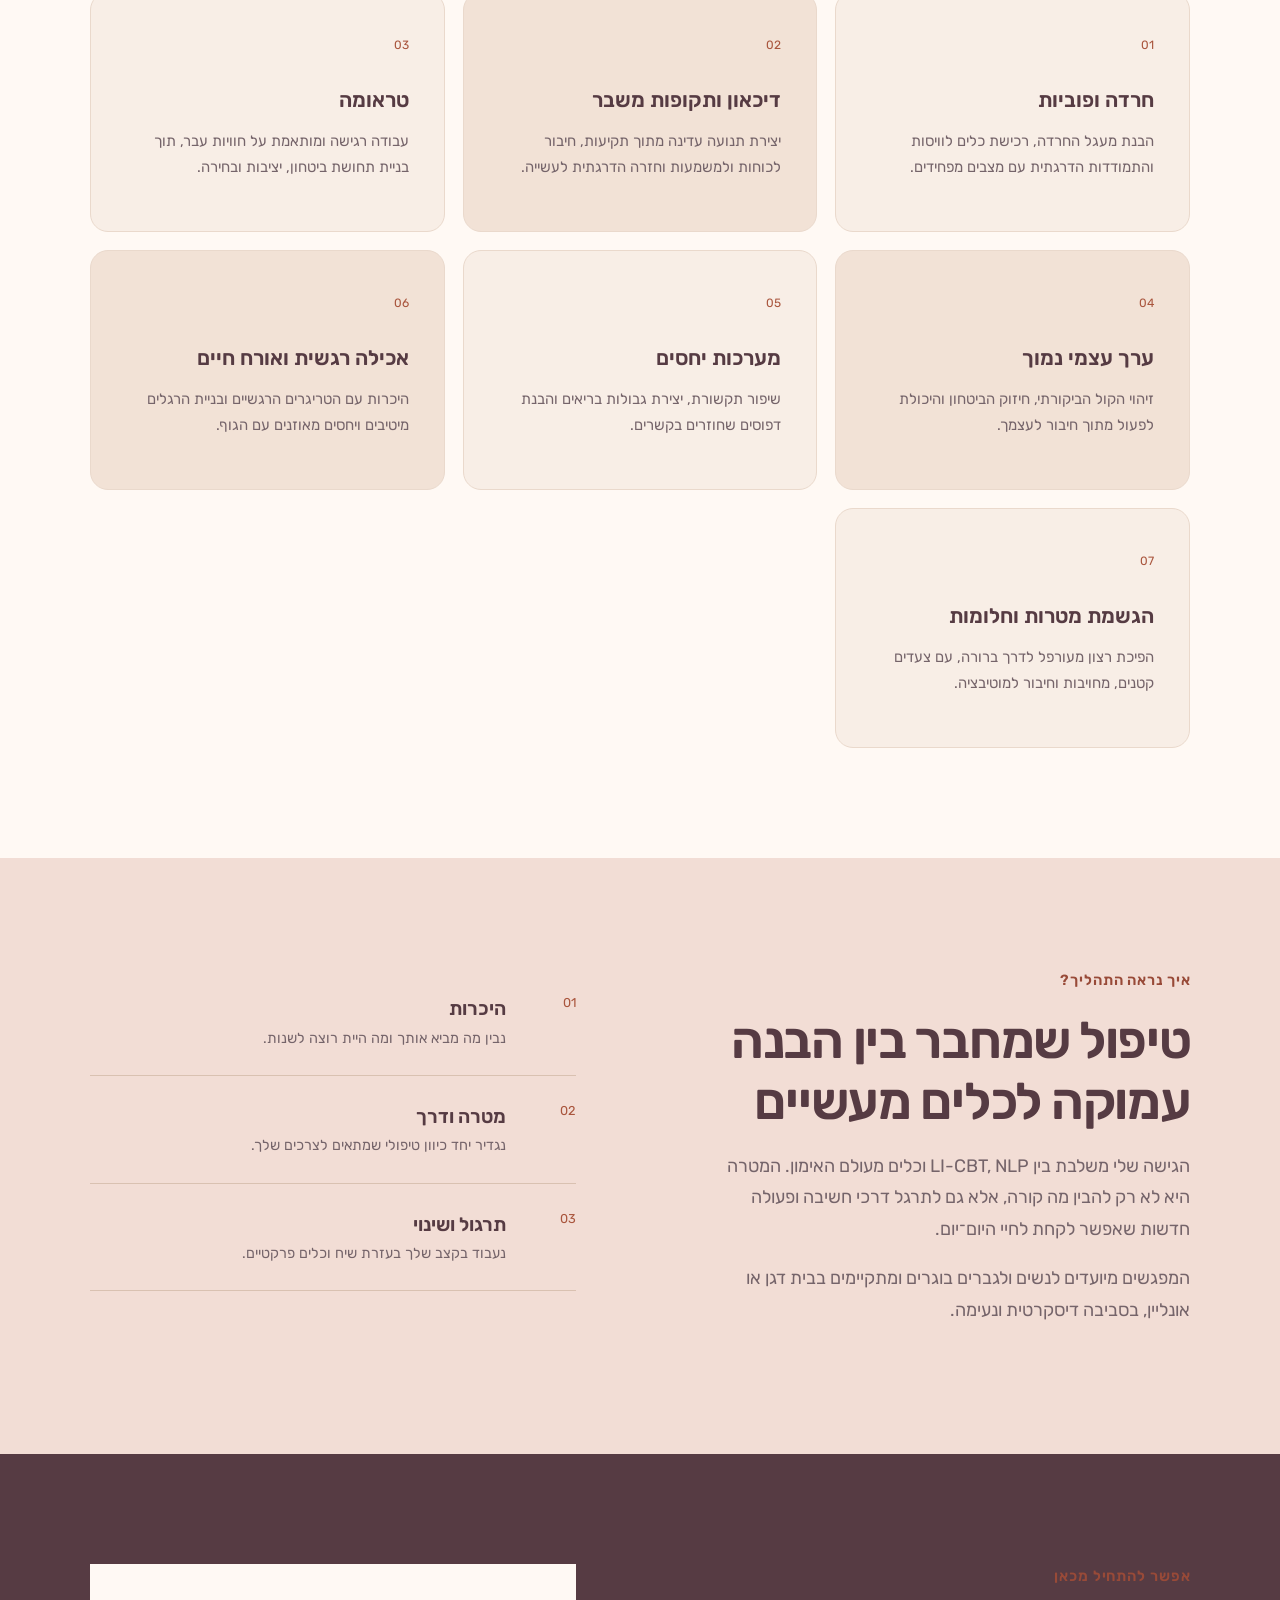
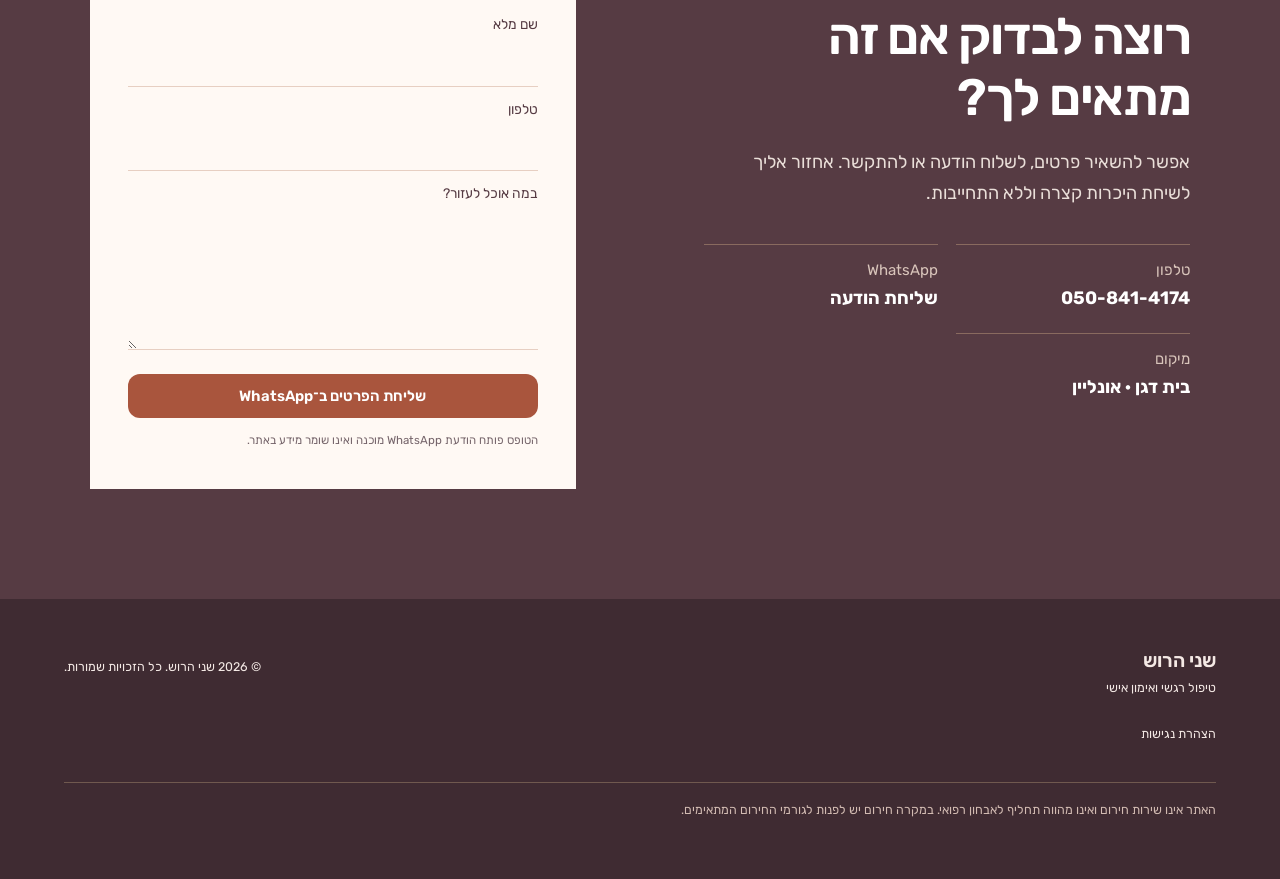
==== commit 08a82c79: "Improve performance and add limited availability message" ====
--- a/index.html
+++ b/index.html
@@ -13,7 +13,13 @@
   <meta property="og:title" content="שני הרוש | טיפול רגשי ואימון אישי">
   <meta property="og:description" content="מרחב בטוח לתהליך רגשי מעשי, בגובה העיניים. טיפול בבית דגן ובאונליין.">
   <meta property="og:url" content="https://mind-change.net/">
-  <meta property="og:image" content="https://mind-change.net/shani-harush.png">
+  <meta property="og:image" content="https://mind-change.net/assets/shani-harush.png">
+  <link rel="preload" as="image" href="assets/shani-harush-720.webp" imagesrcset="assets/shani-harush-480.webp 480w, assets/shani-harush-720.webp 720w, assets/shani-harush-864.webp 864w" imagesizes="(max-width: 850px) 100vw, 48vw" type="image/webp" fetchpriority="high">
+  <link rel="preconnect" href="https://fonts.googleapis.com">
+  <link rel="preconnect" href="https://fonts.gstatic.com" crossorigin>
+  <link rel="preload" as="style" href="https://fonts.googleapis.com/css2?family=Rubik:wght@300;400;500;600;700&display=swap">
+  <link rel="stylesheet" href="https://fonts.googleapis.com/css2?family=Rubik:wght@300;400;500;600;700&display=swap" media="print" onload="this.media='all'">
+  <noscript><link rel="stylesheet" href="https://fonts.googleapis.com/css2?family=Rubik:wght@300;400;500;600;700&display=swap"></noscript>
   <link rel="stylesheet" href="styles.css">
   <script type="application/ld+json">
   {
@@ -22,7 +28,7 @@
     "name": "שני הרוש – טיפול רגשי ואימון אישי",
     "url": "https://mind-change.net/",
     "telephone": "+972508414174",
-    "image": "https://mind-change.net/shani-harush.png",
+    "image": "https://mind-change.net/assets/shani-harush.png",
     "areaServed": ["בית דגן", "ישראל"],
     "availableLanguage": "Hebrew",
     "description": "טיפול רגשי ואימון אישי בגישת LI-CBT ו-NLP, בבית דגן ובאונליין."
@@ -60,7 +66,7 @@
         <p class="availability"><span></span> פגישות בבית דגן או אונליין</p>
       </div>
       <div class="hero-image-wrap">
-        <img src="/shani-harush.png" alt="שני הרוש, מטפלת רגשית ומאמנת מוסמכת" width="864" height="1152">
+        <img src="assets/shani-harush-864.webp" srcset="assets/shani-harush-480.webp 480w, assets/shani-harush-720.webp 720w, assets/shani-harush-864.webp 864w" sizes="(max-width: 850px) 100vw, 48vw" alt="שני הרוש, מטפלת רגשית ומאמנת מוסמכת" width="864" height="1184" fetchpriority="high" decoding="async">
         <div class="image-note">LI-CBT · NLP Master · מאמנת מוסמכת</div>
       </div>
     </section>
--- a/styles.css
+++ b/styles.css
@@ -1,5 +1,3 @@
-@import url('https://fonts.googleapis.com/css2?family=Rubik:wght@300;400;500;600;700&display=swap');
-
 :root{--ink:#563b43;--muted:#75646a;--cream:#f2ddd5;--paper:#fff9f4;--sage:#c8a9ae;--deep:#563b43;--line:#e7cfc2;--clay:#a9553d}
 *{box-sizing:border-box}
 html{scroll-behavior:smooth}
@@ -23,7 +21,7 @@
 .process{background:#efe0d3;display:grid;grid-template-columns:1fr 1fr;gap:10vw}.process-copy{max-width:620px}.process-copy>p:not(.eyebrow){color:var(--muted)}.steps{list-style:none;padding:0;margin:0;counter-reset:step}.steps li{position:relative;padding:24px 70px 24px 0;border-bottom:1px solid #d9c1b1;display:flex;flex-direction:column}.steps li:before{counter-increment:step;content:"0" counter(step);position:absolute;right:0;color:var(--clay);font-size:.8rem}.steps strong{font-family:"Rubik";font-weight:600;font-size:1.2rem}.steps span{color:var(--muted);font-size:.9rem}
 .contact{background:var(--deep);color:#fff;display:grid;grid-template-columns:1fr 1fr;gap:10vw}.contact-copy>p:not(.eyebrow){color:#eadfd9;max-width:550px}.contact-links{margin-top:34px;display:grid;grid-template-columns:1fr 1fr;gap:18px}.contact-links a,.contact-links div{border-top:1px solid #896a5f;padding-top:12px;display:flex;flex-direction:column}.contact-links small{color:#d9c5bb}
 form{background:var(--paper);color:var(--ink);padding:38px;display:flex;flex-direction:column;align-self:start}label{font-size:.86rem;margin-top:10px}input,textarea{border:0;border-bottom:1px solid var(--line);background:transparent;padding:9px 3px;font:inherit;outline:none}input:focus,textarea:focus{border-color:var(--deep)}form button{margin-top:24px}.form-note{font-size:.72rem;color:var(--muted);margin:12px 0 0}
-footer{padding:45px max(5vw,24px);display:grid;grid-template-columns:1fr auto;gap:12px;background:#2d1f1a;color:#eadfd9;font-size:.78rem}footer div{display:flex;flex-direction:column}footer strong{font-family:"Rubik";font-weight:600;font-size:1.2rem}.disclaimer{grid-column:1/-1;color:#ac9185;border-top:1px solid #59453d;padding-top:16px}
+footer{padding:45px max(5vw,24px);display:grid;grid-template-columns:1fr auto;gap:12px;background:#2d1f1a;color:#eadfd9;font-size:.78rem}footer div{display:flex;flex-direction:column}footer strong{font-family:"Rubik";font-weight:600;font-size:1.2rem}.disclaimer{grid-column:1/-1;color:#d2bbb2;border-top:1px solid #70594f;padding-top:16px}
 .floating-whatsapp{position:fixed;left:20px;bottom:20px;z-index:8;background:#8d5a47;color:#fff;border-radius:30px;padding:10px 18px;box-shadow:0 5px 22px #0003;font-size:.85rem}
 .sticky-contact{position:fixed;z-index:20;left:20px;bottom:20px;display:flex;gap:10px;align-items:center}.sticky-contact a{height:48px;display:flex;align-items:center;gap:8px;padding:0 17px;border-radius:30px;color:#fff;font-size:.82rem;font-weight:600;box-shadow:0 8px 25px rgba(42,25,19,.25);transition:transform .2s ease}.sticky-contact a:hover{transform:translateY(-2px)}.sticky-contact svg{width:21px;height:21px;fill:none;stroke:currentColor;stroke-width:1.7;stroke-linecap:round;stroke-linejoin:round}.sticky-phone{background:#754a3c}.sticky-whatsapp{background:#397a52}.sticky-whatsapp svg{fill:none;stroke:#fff}
 @media(max-width:850px){
@@ -107,10 +105,11 @@
 .service-hero .hero-reassurance{color:#786a65}
 
 .hero-facts{display:flex;flex-wrap:wrap;gap:9px;margin:24px 0 2px}.hero-facts span{padding:8px 14px;border:1px solid #d8c8bc;border-radius:30px;background:rgba(255,255,255,.38);font-size:.78rem;font-weight:500;color:#563b43}
+.limited-spots{display:flex;align-items:center;gap:9px;margin:17px 0 0!important;color:#704438!important;font-size:.9rem!important;font-weight:600}.limited-spots span{width:9px;height:9px;flex:none;border-radius:50%;background:#b35f47;box-shadow:0 0 0 5px rgba(179,95,71,.12)}
 .outcomes-section{padding:95px max(7vw,24px);background:#fff9f4}.outcomes-inner{max-width:1050px;margin:auto;text-align:center}.outcomes-section h2{margin-bottom:45px}.outcomes-list{display:grid;grid-template-columns:repeat(3,1fr);gap:18px}.outcomes-list div{padding:28px 24px;border-top:3px solid var(--clay);background:#f7e9e4;text-align:right}.outcomes-list strong{display:block;font-size:1.35rem;color:var(--ink);margin-bottom:8px}.outcomes-list span{color:var(--muted);font-size:.93rem;line-height:1.65}
 .outcomes-cta{margin-top:42px;width:min(430px,100%);padding:20px 42px;font-size:1.18rem}
 .testimonial-grid{grid-template-columns:repeat(3,minmax(0,1fr));max-width:1120px;margin:auto;gap:22px}.testimonial-shot{aspect-ratio:2.3/1;padding:8px;border-radius:22px}.testimonial-shot:before{display:none}.testimonial-shot img{position:absolute;left:8px;right:8px;top:0;width:calc(100% - 16px);height:auto;border-radius:15px}.testimonial-shot.crop-one img{transform:translateY(-43%)}.testimonial-shot.crop-two img{transform:translateY(-41%)}.testimonial-shot.crop-three img{transform:translateY(-45%)}.testimonial-shot.crop-four img{transform:translateY(-42%)}.testimonial-shot.crop-five img{transform:translateY(-46%)}.testimonial-shot:nth-child(4){grid-column:1}.testimonial-shot:nth-child(5){grid-column:2}
-@media(max-width:850px){.hero-facts{justify-content:center}.outcomes-section{padding:70px 24px}.outcomes-list{grid-template-columns:1fr}.testimonial-grid{grid-template-columns:1fr;max-width:390px}.testimonial-shot:nth-child(n){grid-column:auto}}
+@media(max-width:850px){.hero-facts,.limited-spots{justify-content:center}.outcomes-section{padding:70px 24px}.outcomes-list{grid-template-columns:1fr}.testimonial-grid{grid-template-columns:1fr;max-width:390px}.testimonial-shot:nth-child(n){grid-column:auto}}
 @media(max-width:850px){body{padding-bottom:66px}}
 
 .accessibility-page{padding:150px 24px 90px;background:var(--paper)}.accessibility-page article{max-width:820px;margin:auto}.accessibility-page h1{font-size:clamp(2.8rem,6vw,5rem);margin-bottom:25px}.accessibility-page h2{font-size:1.6rem;margin:48px 0 14px}.accessibility-page p,.accessibility-page li{color:var(--muted);line-height:1.85}.accessibility-page li{margin-bottom:8px}.accessibility-lead{font-size:1.18rem}.accessibility-contact{display:flex;gap:12px;flex-wrap:wrap;margin-top:25px}.accessibility-secondary{border:1px solid var(--deep);color:var(--deep);background:transparent}.statement-date{margin-top:55px;padding-top:20px;border-top:1px solid var(--line);font-size:.85rem}
